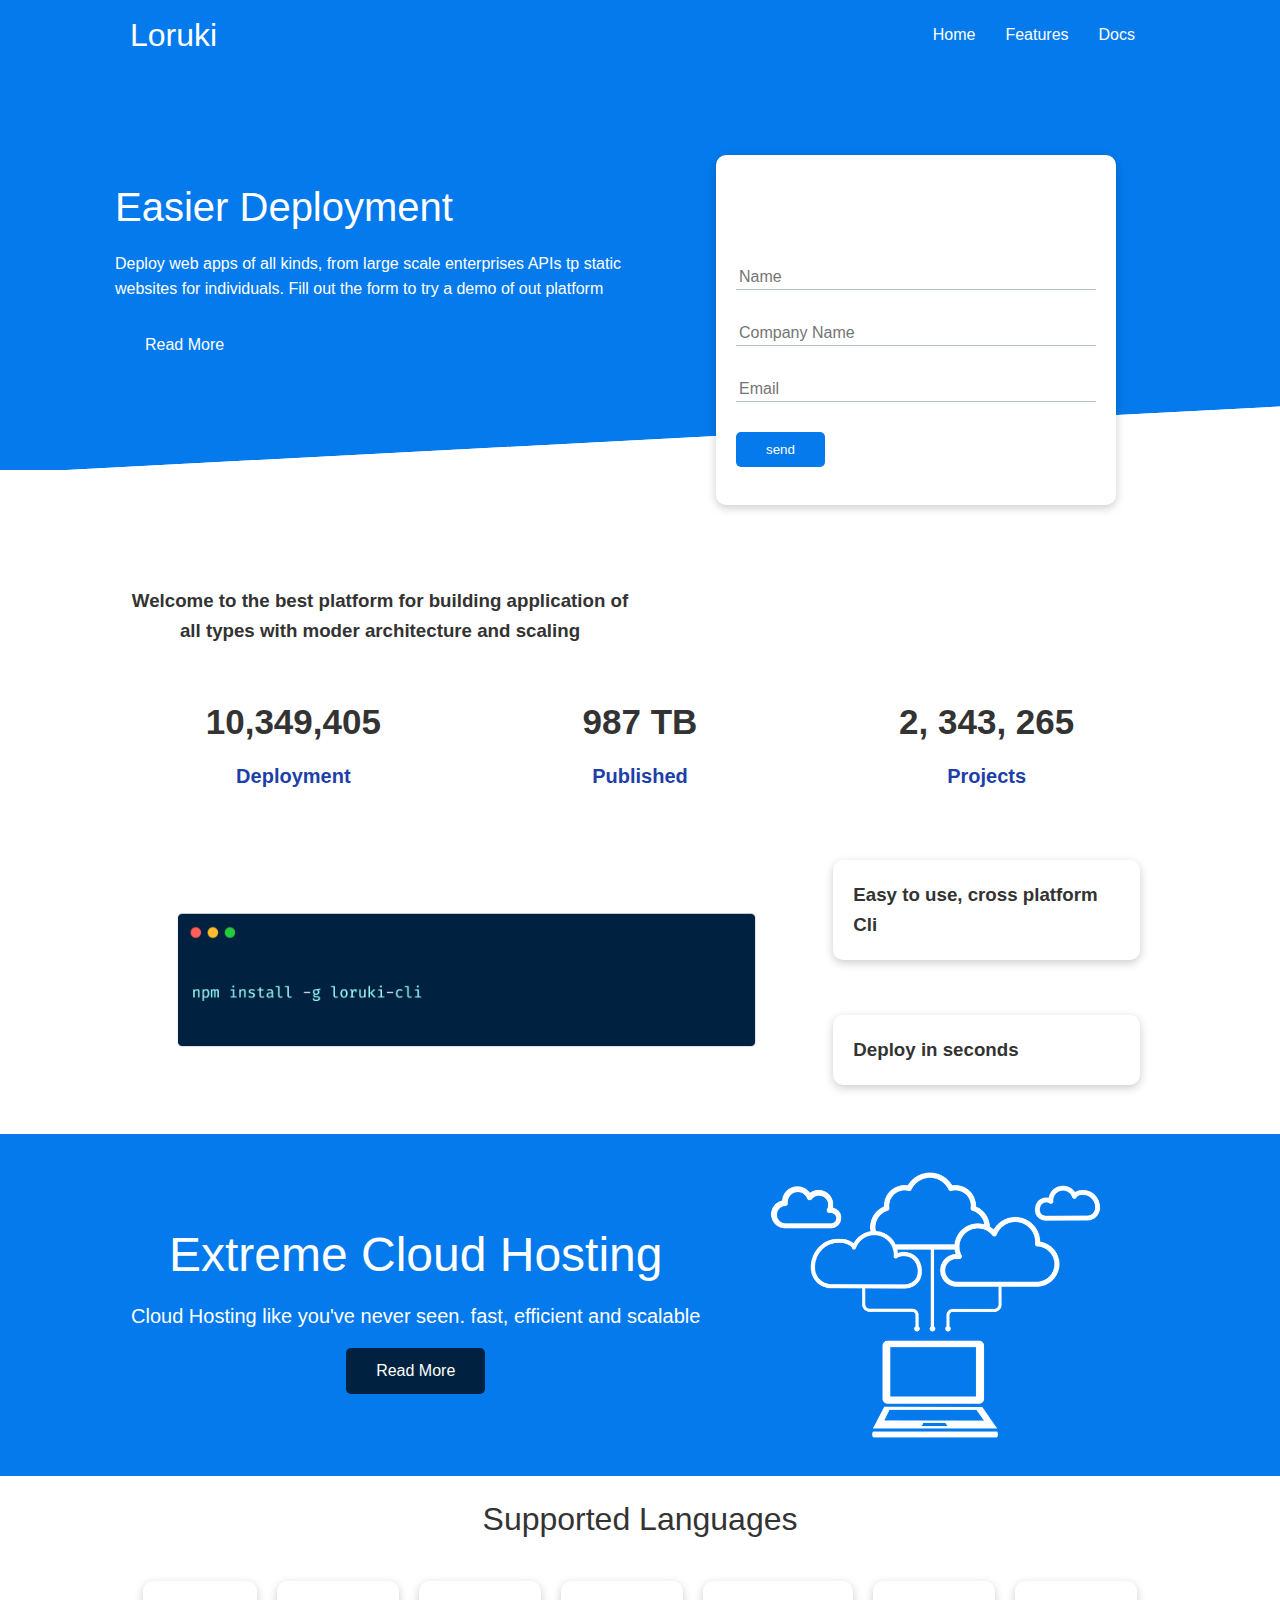
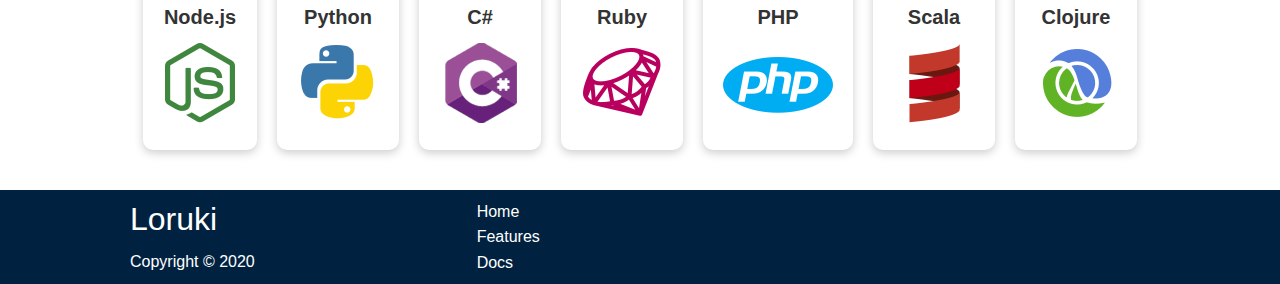
==== Loruki - Clone/index.html @ f5ab81d6 "added via upload all commit at once" ====
<!DOCTYPE html>
<html lang="en">
<head>
    <meta charset="UTF-8">
    <meta name="viewport" content="width=device-width, initial-scale=1.0">
    <link rel="stylesheet" href="css/main.css">
    <link rel="stylesheet" href="https://pro.fontawesome.com/releases/v5.10.0/css/all.css" integrity="sha384-AYmEC3Yw5cVb3ZcuHtOA93w35dYTsvhLPVnYs9eStHfGJvOvKxVfELGroGkvsg+p" crossorigin="anonymous"/>
    <title>Loruki | Cloud Hosting for Everyone </title>
</head>
<body>
    <!-- Navbar -->
    <div class="navbar">
        <div class="container flex">
            <h1 class="logo">Loruki</h1>
            <nav>
                <ul>
                    <li><a href="index.html">Home</a></li>
                    <li><a href="features.html">Features</a></li>
                    <li><a href="docs.html">Docs</a></li>
                </ul>
            </nav>
        </div>
    </div>

    <!-- Showcase -->
    <section class="showcase">
        <div class="container grid">
            <div class="showcase-text">
                <h1>Easier Deployment</h1>
                <p>Deploy web apps of all kinds, from large scale enterprises APIs tp static websites for individuals. Fill out the form to try a demo of out platform</p>
                <a href="features.html" class="btn btn-outline">Read More</a>
            </div>
                <div class="showcase-form card">
                    <h2>Request a Demo</h2>
                    <form name=" contact" method="POST" netlify-honeypot="bot-field" data-netlify="true">
                        <input type="hidden" name="form-name" value="contact">
                        <p class="hidden">
                            <label> Don't fill this out if you'ar human: <input name="bot-field"></label>
                        </p>
                        <div class="form-control">
                            <input type="text" name="name" placeholder="Name" required>
                        </div>
                        <div class="form-control">
                            <input type="text" name="company" placeholder="Company Name" required>
                        </div>
                        <div class="form-control">
                            <input type="email" name="email" placeholder="Email" required>
                        </div>
                        <input type="submit" value="send" class="btn btn-primary">
                    </form>
                </div>
            </div>
        </div>
    </section>

    <!-- Stats -->
    <section class="stats">
        <div class="container">
            <h3 class="stats-heading text-center my-1">
                Welcome to the best platform for building application of all types with moder architecture and scaling
            </h3>
            <div class="grid grid-3 text-center my-4">
                <div>
                    <i class="fas fa-server fa-3x"></i>
                    <h3>10,349,405</h3>
                    <p class="text-secondary">Deployment</p>
                </div>
                <div>
                    <i class="fas fa-upload fa-3x"></i>
                    <h3>987 TB</h3>
                    <p class="text-secondary">Published</p>
                </div>
                <div>
                    <i class="fas fa-project-diagram fa-3x"></i>
                    <h3>2, 343, 265</h3>
                    <p class="text-secondary">Projects</p>
                </div>
            </div>
        </div>
    </section>

    <!-- Cli -->
    <section class="cli">
        <div class="container grid">
            <img src="images/cli.png" alt=""> 
            <div class="card">
                <h3>Easy to use, cross platform Cli </h3>
            </div>
            <div class="card">
                <h3>Deploy in seconds</h3>
            </div>
        </div>
    </section>

    <!-- Cloud -->

    <section class="cloud bg-primary my-2 py-2">
        <div class="container grid">
            <div class="text-center">
                <h2 class="lg">Extreme Cloud Hosting </h2>
                <p class="lead my-1">Cloud Hosting like you've never seen. fast, efficient and scalable</p>
                <a href="features.html" class="btn btn-dark">Read More</a>
            </div>
            <img src="images/cloud.png" alt="">
        </div>
    </section>

    <!-- Languages -->
    <section class="languages">
        <h2 class="md text-center my-2">
            Supported Languages
        </h2>
        <div class="container flex">
            <div class="card">
                <h4>Node.js</h4>
                <img src="images/logos/node.png" alt="">
            </div>
            <div class="card">
                <h4>Python</h4>
                <img src="images/logos/python.png" alt="">
            </div>
            <div class="card">
                <h4>C#</h4>
                <img src="images/logos/csharp.png" alt="">
            </div>
            <div class="card">
                <h4>Ruby</h4>
                <img src="images/logos/ruby.png" alt="">
            </div>
            <div class="card">
                <h4>PHP</h4>
                <img src="images/logos/php.png" alt="">
            </div>
            <div class="card">
                <h4>Scala</h4>
                <img src="images/logos/scala.png" alt="">
            </div>
            <div class="card">
                <h4>Clojure</h4>
                <img src="images/logos/clojure.png" alt="">
            </div>
        </div>
    </section>

    <!-- Footer -->
    <footer class="footer bg-dark py-5">
        <div class="container grid grid-3">
            <div>
                <h1>Loruki</h1>
                <p>Copyright &copy; 2020 </p>
            </div>
            <nav>
                <ul>
                    <li> <a href="index.html"></a>Home</li>
                    <li> <a href="features.html"></a>Features</li>
                    <li> <a href="docs.html"></a>Docs</li>
                </ul>
            </nav>
            <div class="social">
                <a href="#"><i class="fab fa-github fa-2x"></i></a>
                <a href="#"><i class="fab fa-facebook fa-2x"></i></a>
                <a href="#"><i class="fab fa-instagram fa-2x"></i></a>
                <a href="#"><i class="fab fa-twitter fa-2x"></i></a>
            </div>
        </div>
    </footer>
</body>
</html>
---- Loruki - Clone/css/main.css ----
:root {
  --primary-color: #047aed;
  --secondary-color: #1c3fa8;
  --dark-color: #002240;
  --light-color: #f4f4f4;
  --sucess-color: #5cb85c;
  --error-color: #d9534f;
}

* {
  box-sizing: border-box;
  padding: 0;
  margin: 0;
}

body {
  font-family: Arial, Helvetica, sans-serif;
  color: #333;
  line-height: 1.6;
}

ul {
  list-style-type: none;
}

a {
  text-decoration: none;
  color: #333;
}

h1,
h2 {
  font-weight: 300;
  line-height: 1.2;
  margin: 10px 0;
}

p {
  margin: 10px 0;
}

img {
  width: 100%;
}

code, pre {
  background: #333;
  color: #fff;
  padding: 10px;
}

.hidden {
  visibility: hidden;
  height: 0;
}

/* Navbar */
.navbar {
  background-color: var(--primary-color);
  color: #fff;
  height: 70px;
}

.navbar ul {
  display: flex;
}

.navbar a {
  color: #fff;
  padding: 10px;
  margin: 0 5px;
}

.navbar a:hover {
  border-bottom: 2px #fff solid;
}

.navbar .flex {
  justify-content: space-between;
}

/*Showcase */
.showcase {
  height: 400px;
  background-color: var(--primary-color);
  color: #fff;
  position: relative;
}

.showcase h1 {
  font-size: 40px;
}

.showcase p {
  margin: 20px 0;
}

.showcase .grid {
  overflow: visible;
  grid-template-columns: 55% 45%;
  gap: 30px;
}

.showcase::before, .showcase::after {
  content: '';
  position: absolute;
  height: 100px;
  bottom: -70px;
  right: 0;
  left: 0;
  background: #fff;
  transform: skewY(-3deg);
  -webkit-transform: skewY(-3deg);
  -moz-transform: skewY(-3deg);
  -ms-transform: skewY(-3deg);
}

.showcase-form {
  position: relative;
  top: 60px;
  height: 350px;
  width: 400px;
  padding: 40px;
  z-index: 100;
  animation: slideInFromRight 1s ease-in;
}

.showcase-form .form-control {
  margin: 30px 0;
}

.showcase-form input[type='text'],
.showcase-form input[type='email'] {
  border: 0;
  border-bottom: 1px solid #b4becb;
  width: 100%;
  padding: 3px;
  font-size: 16px;
}

.showcase-form input:focus {
  outline: none;
}

.showcase-text {
  animation: slideInFromRight 1s ease-in;
}

/*Stats*/
.stats {
  margin-top: 100px;
}

.stats-heading {
  max-width: 500px;
  margin: auto;
}

.stats .grid h3 {
  font-size: 35px;
}

.stats .grid p {
  font-size: 20px;
  font-weight: bold;
}

.cli .grid {
  grid-template-columns: repeat(3, 1fr);
  grid-template-rows: repeat(2, 1fr);
}

.cli .grid > *:first-child {
  grid-column: 1 / span 2;
  grid-row: 1 / span 2;
}

.cloud .grid {
  grid-template-columns: 4fr 3fr;
}

.languages .flex {
  flex-wrap: wrap;
}

.languages .card {
  text-align: center;
  margin: auto;
  margin: 18px 10px 40px;
  transition: transform 0.2s ease-in;
}

.languages .card h4 {
  font-size: 20px;
  margin-bottom: 10px;
}

.languages .card:hover {
  transform: translateY(-15px);
}

.features-head img, .docs-head img {
  width: 200px;
  justify-self: flex-end;
}

.features-sub-head img {
  width: 300px;
  justify-self: flex-end;
}

.features-main .card > i {
  margin-right: 20px;
}

.features-main .grid {
  padding: 30px;
}

.features-main .grid > *:first-child {
  grid-column: 1 / span 3;
}

.features-main .grid > *:nth-child(2) {
  grid-column: 1 / span 2;
}

.docs-main h3 {
  margin: 20px 0;
}

.docs-main .grid {
  grid-template-columns: 1fr 2fr;
  align-items: flex-start;
}

.docs-main nav li {
  font-size: 17px;
  padding-bottom: 5px;
  margin-bottom: 5px;
  border-bottom: 1px solid #ccc;
}

.docs-main a:hover {
  font-weight: bold;
}

.footer .social a {
  margin: 0 10px;
}

.container {
  max-width: 1100px;
  margin: 0 auto;
  overflow: auto;
  padding: 0 40px;
}

.card {
  background-color: #fff;
  border-radius: 10px;
  box-shadow: 0 3px 10px rgba(0, 0, 0, 0.2);
  padding: 20px;
  margin: 10px;
}

.btn {
  display: inline-block;
  padding: 10px 30px;
  cursor: pointer;
  background-color: var(--primary-color);
  color: #fff;
  border: none;
  border-radius: 5px;
}

.btn :hover {
  transform: scale(0.98);
}

.btn-outline {
  background-color: transparent;
  border-radius: 1px #fff solid;
}

.bg-primary, .btn-primary {
  background-color: var(--primary-color);
  color: #fff;
}

.bg-secondary, .btn-secondary {
  background-color: var(--secondary-color);
  color: #fff;
}

.bg-dark, .btn-dark {
  background-color: var(--dark-color);
  color: #fff;
}

.bg-light, .btn-light {
  background-color: var(--light-color);
  color: #333;
}

.bg-primary a, .btn-primary a,
.bg-secondary a, .btn-secondary a,
.bg-dark a, .btn-dark a {
  color: #fff;
}

.text-primary {
  color: var(--primary-color);
}

.text-secondary {
  color: var(--secondary-color);
}

.text-dark {
  color: var(--dark-color);
}

.text-light {
  color: var(--light-color);
}

.lead {
  font-size: 20px;
}

.sm {
  font-size: 1rem;
}

.md {
  font-size: 2rem;
}

.lg {
  font-size: 3rem;
}

.xl {
  font-size: 4rem;
}

.text-center {
  text-align: center;
}

.alert {
  background: var(--light-color);
  padding: 10px 20px;
  font-weight: bold;
  margin: 15px 0;
}

.alert i {
  margin-right: 10px;
}

.alert-success {
  background-color: var(--sucess-color);
  color: #fff;
}

.error-success {
  background-color: var(--error-color);
  color: #fff;
}

.flex {
  display: flex;
  justify-content: center;
  align-items: center;
  height: 100%;
}

.grid {
  display: grid;
  grid-template-columns: repeat(2, 1fr);
  gap: 20px;
  justify-content: center;
  align-items: center;
  height: 100%;
}

.grid-3 {
  display: grid;
  gap: 20px;
  grid-template-columns: repeat(3, 1fr);
}

.my-1 {
  margin: 1rem 0;
}

.my-2 {
  margin: 1.5rem 0;
}

.my-3 {
  margin: 2rem 0;
}

.my-4 {
  margin: 3rem 0;
}

.m-5 {
  margin: 4rem 0;
}

.m-1 {
  margin: 1rem 0;
}

.m-2 {
  margin: 1.5rem 0;
}

.m-3 {
  margin: 2rem 0;
}

.m-4 {
  margin: 3rem 0;
}

.m-5 {
  margin: 4rem 0;
}

.py-1 {
  padding: 1rem 0;
}

.py-2 {
  padding: 1.5rem 0;
}

.py-3 {
  padding: 2rem 0;
}

.py-4 {
  padding: 3rem 0;
}

.p-5 {
  padding: 4rem 0;
}

.p-1 {
  padding: 1rem;
}

.p-2 {
  padding: 1.5rem;
}

.p-3 {
  padding: 2rem;
}

.p-4 {
  padding: 3rem;
}

.p-5 {
  padding: 4rem;
}

@keyframes slideInFromLeft {
  0% {
    transform: translateX(-100%);
  }
  100% {
    transform: translateX(0);
  }
}

@keyframes slideInFromRight {
  0% {
    transform: translateX(100);
  }
  100% {
    transform: translateX(0);
  }
}

@keyframes slideInFromtop {
  0% {
    transform: translateY-(100);
  }
  100% {
    transform: translateY(0);
  }
}

@keyframes slideInFromBottom {
  0% {
    transform: translateY(100);
  }
  100% {
    transform: translateY(0);
  }
}

@media (max-width: 768px) {
  .grid,
  .showcase .grid,
  .stats .grid,
  .cli .grid,
  .cloud .grid,
  .features-main .grid,
  .docs-main .grid {
    grid-template-columns: 1fr;
    grid-template-rows: 1fr;
  }
  .showcase {
    height: auto;
  }
  .showcase-text {
    text-align: center;
    margin-top: 40px;
  }
  .showcase-form {
    justify-self: center;
    margin: auto;
  }
  .cli .grid > *:first-child {
    grid-column: 1;
    grid-row: 1;
  }
  .features-head,
  .features-sub-head,
  .docs-head {
    text-align: center;
  }
  .features-head img,
  .features-sub-head img,
  .docs-head img {
    justify-self: center;
  }
  .features-main .grid > *:first-child,
  .features-main .grid > *:nth-child(2) {
    grid-column: 1;
  }
}

@media (max-width: 500px) {
  .navbar {
    height: 110px;
  }
  .navbar .flex {
    flex-direction: column;
  }
  .navbar ul {
    padding: 10px;
    background-color: rgba(0, 0, 0, 0.1);
  }
}
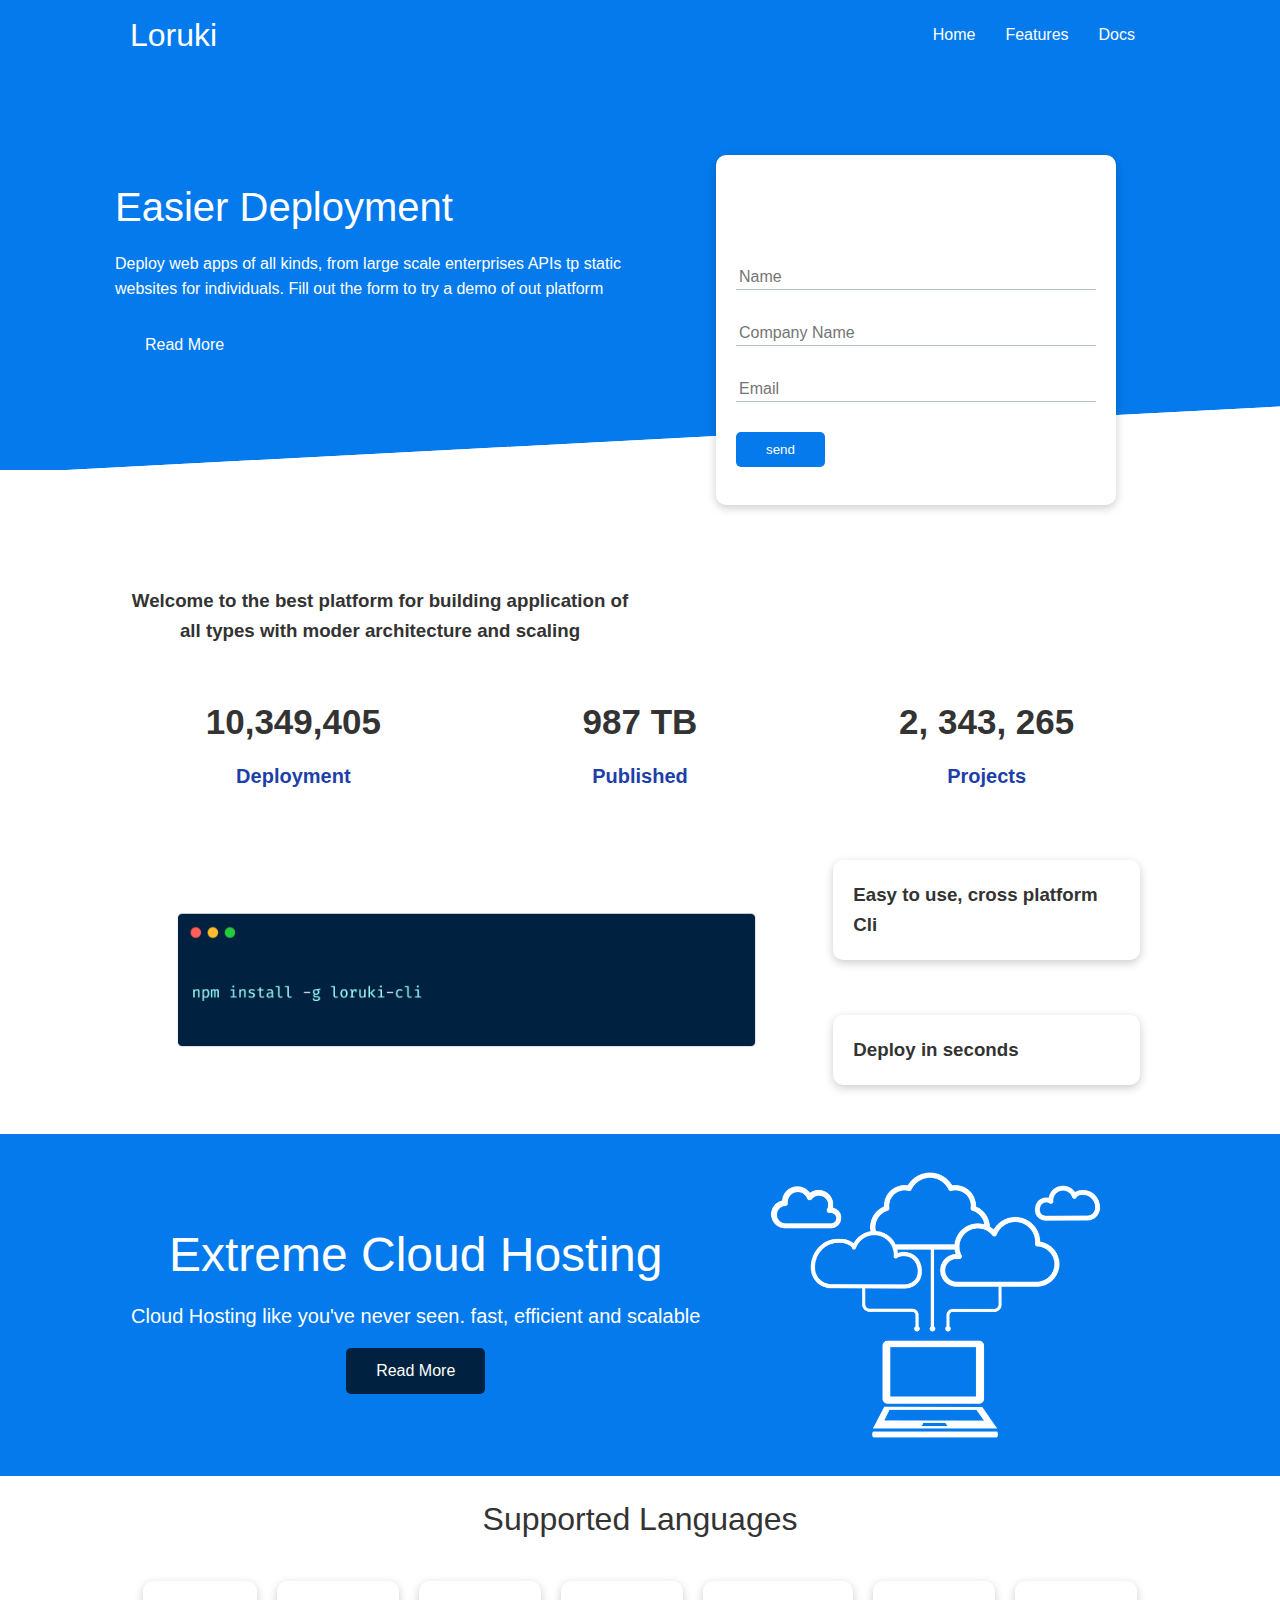
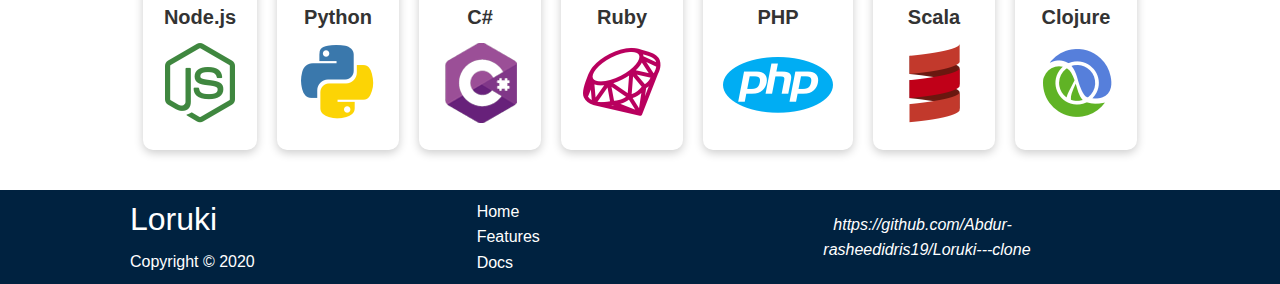
==== commit a520f7b3: "update index.html" ====
--- a/Loruki - Clone/index.html
+++ b/Loruki - Clone/index.html
@@ -157,7 +157,7 @@
                 </ul>
             </nav>
             <div class="social">
-                <a href="#"><i class="fab fa-github fa-2x"></i></a>
+                <a href="#"><i class="fab fa-github fa-2x">https://github.com/Abdur-rasheedidris19/Loruki---clone</i></a>
                 <a href="#"><i class="fab fa-facebook fa-2x"></i></a>
                 <a href="#"><i class="fab fa-instagram fa-2x"></i></a>
                 <a href="#"><i class="fab fa-twitter fa-2x"></i></a>
@@ -165,4 +165,4 @@
         </div>
     </footer>
 </body>
-</html>+</html>
